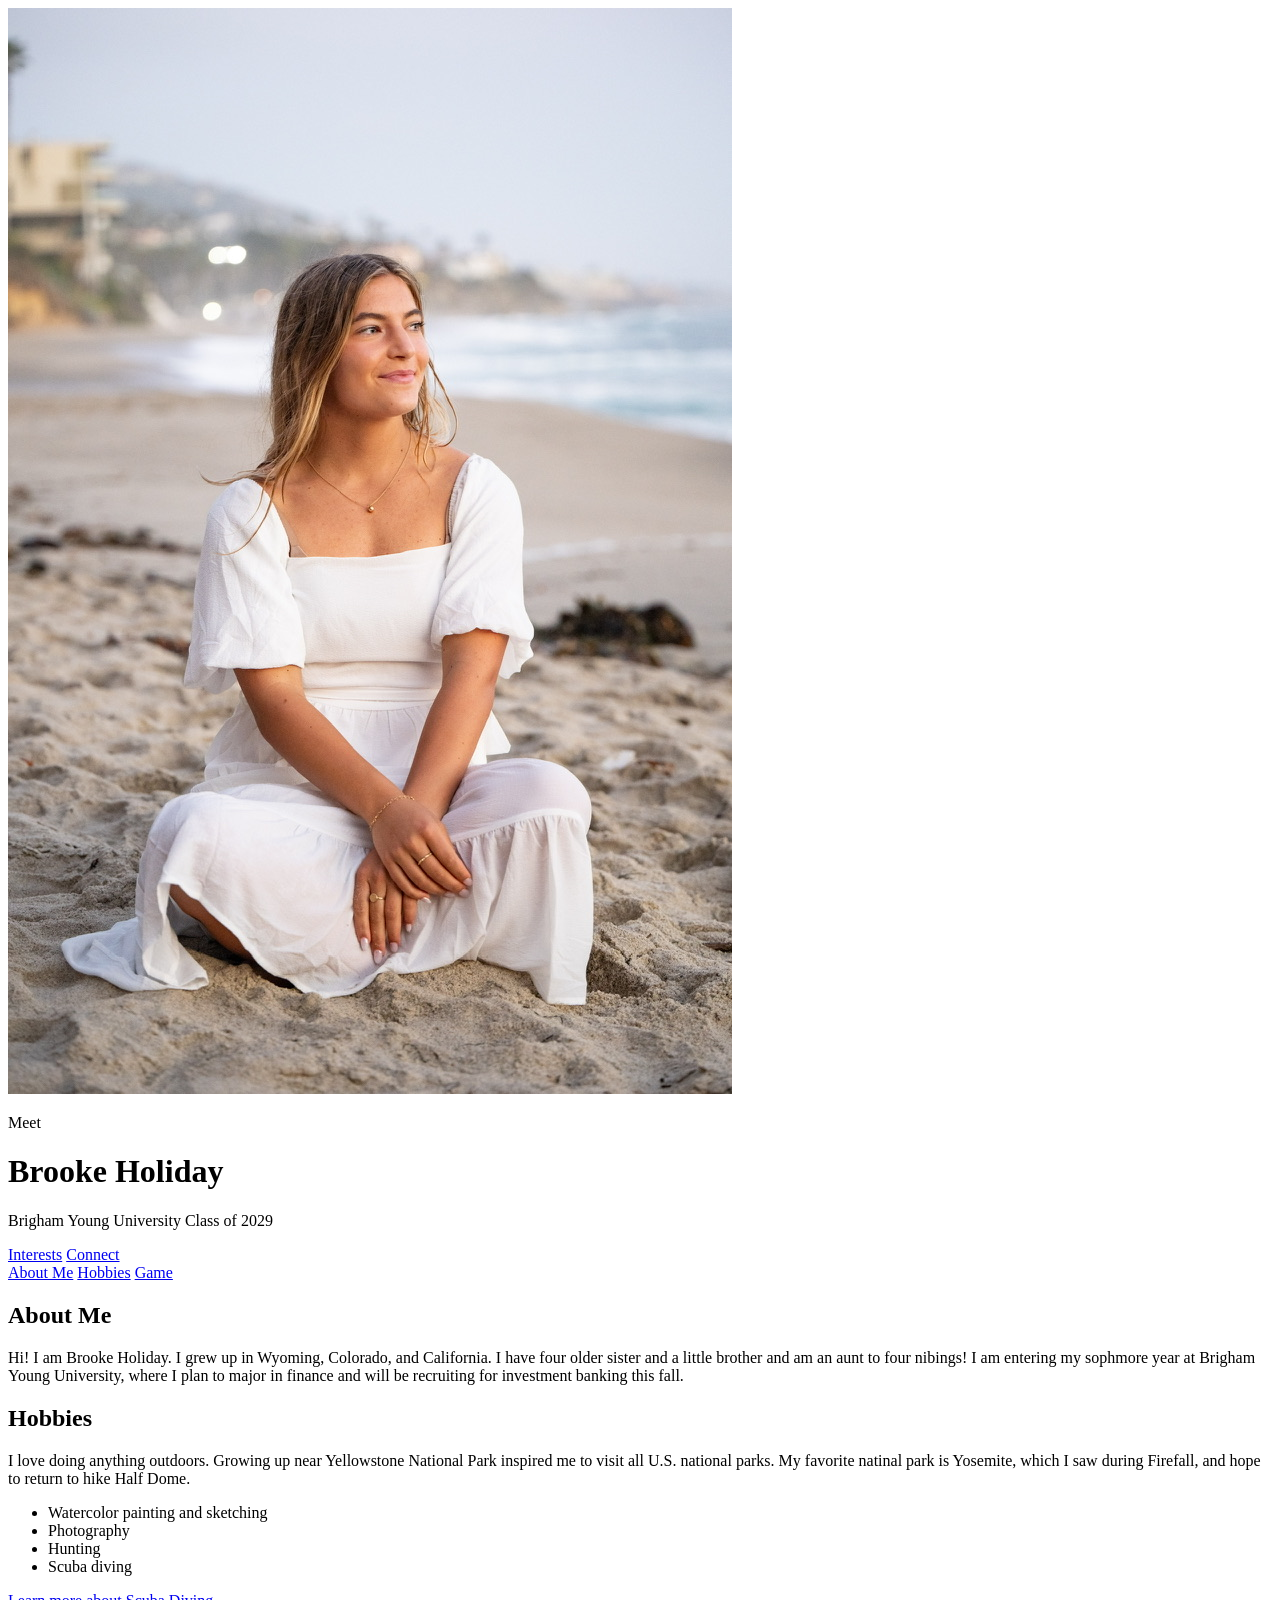
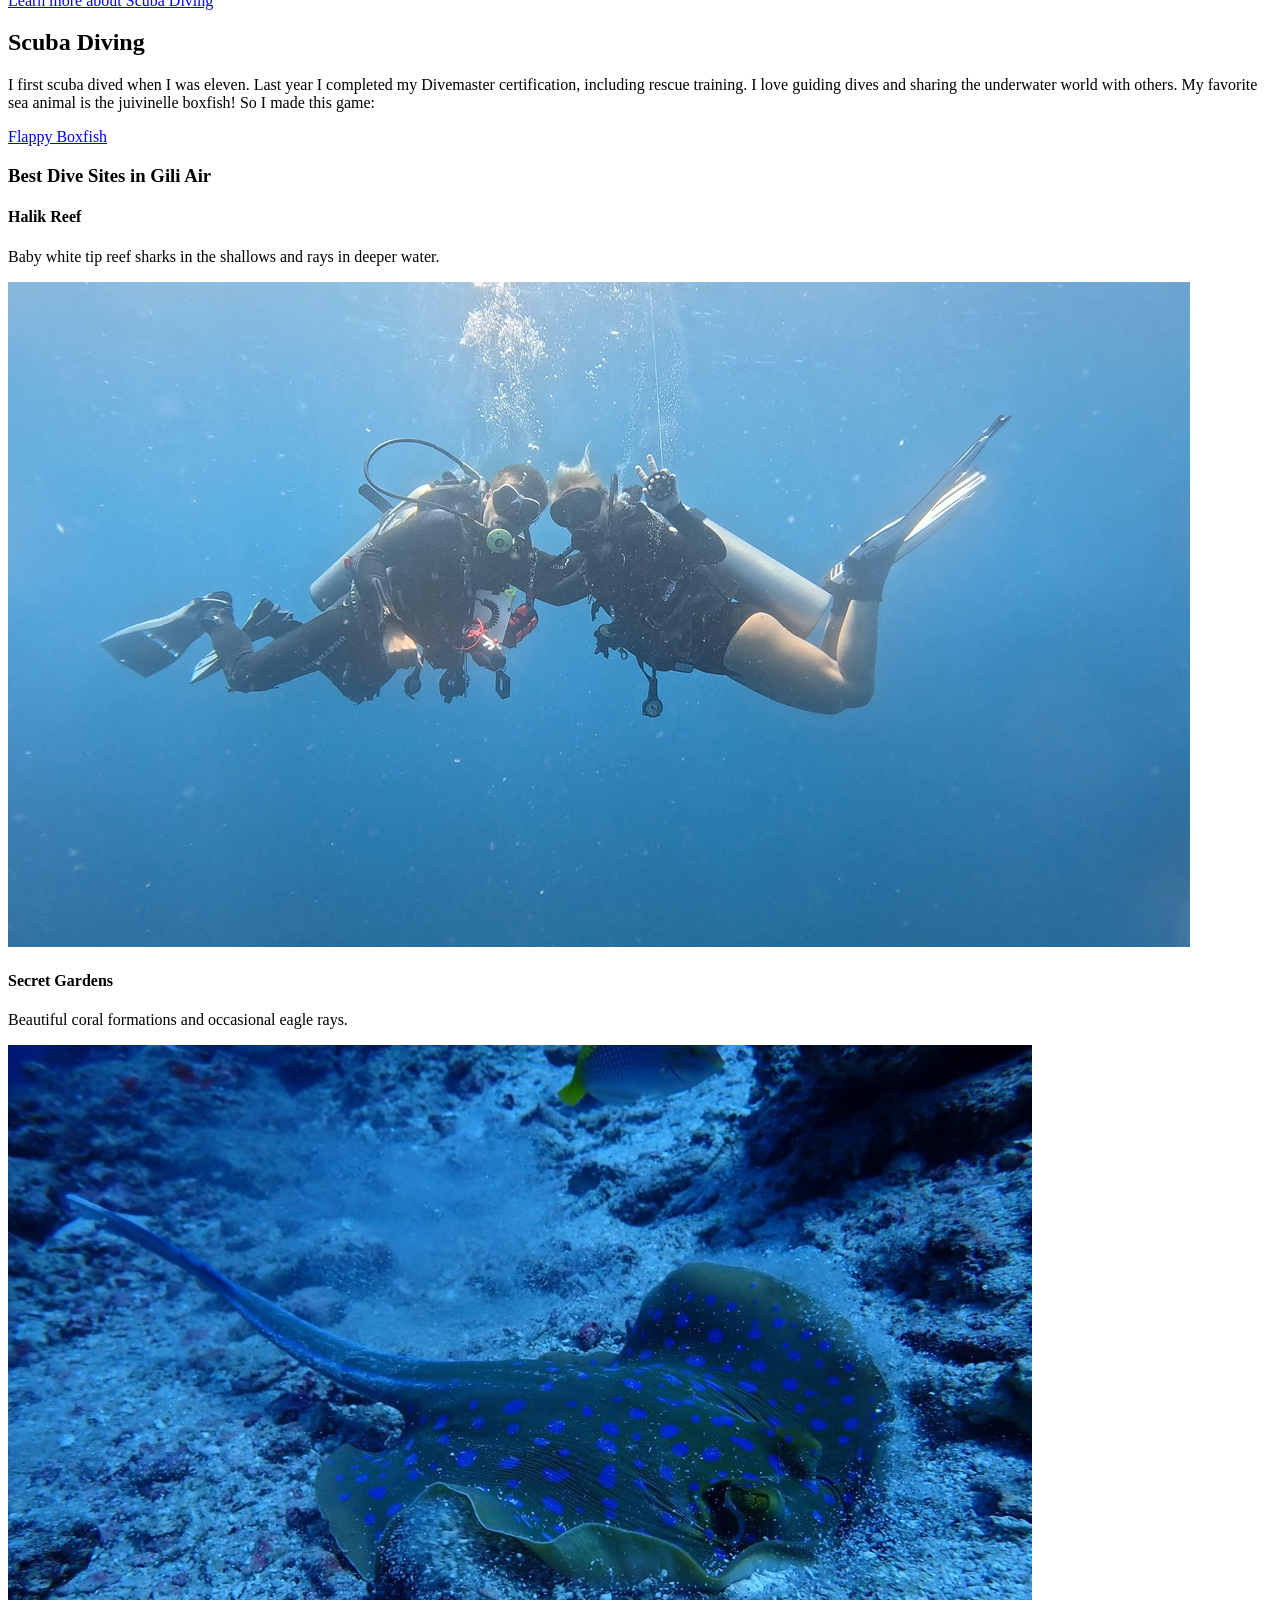
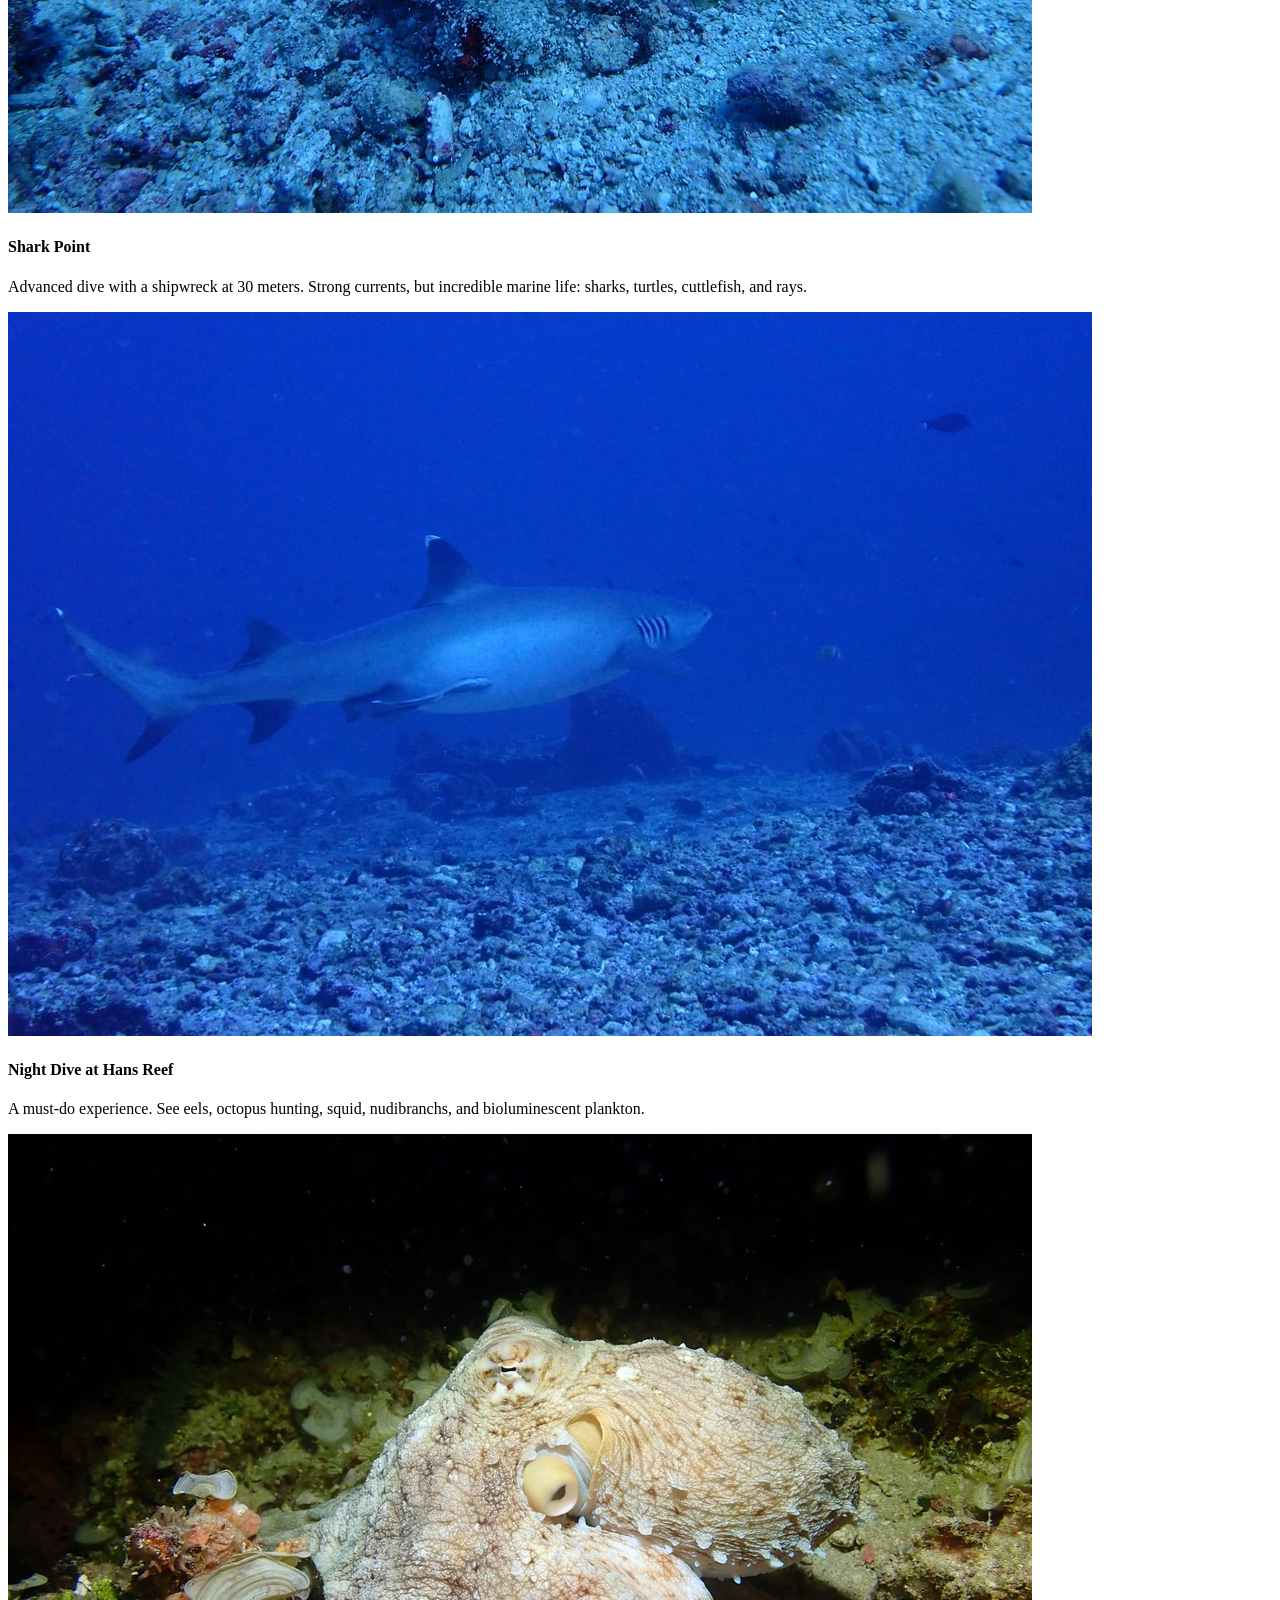
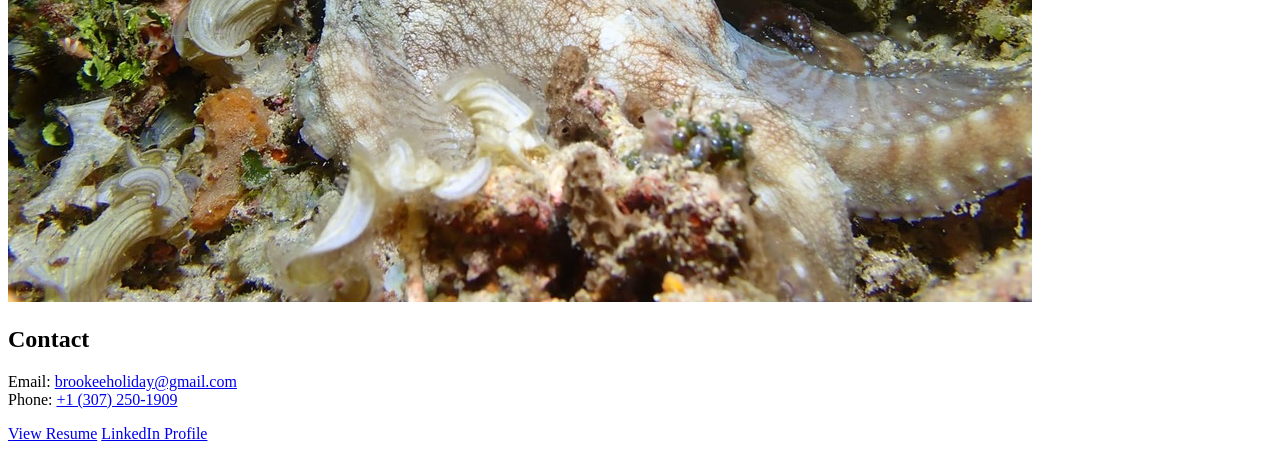
==== index.html @ 1b0182dc "Add files via upload" ====
<!DOCTYPE html>
<html lang="en">
<head>
    <meta charset="UTF-8">
    <meta name="viewport" content="width=device-width, initial-scale=1.0">
    <title>Brooke Holiday</title>
    <link rel="preconnect" href="https://fonts.googleapis.com">
    <link rel="preconnect" href="https://fonts.gstatic.com" crossorigin>
    <link href="https://fonts.googleapis.com/css2?family=DM+Sans:wght@300;400;500&family=Playfair+Display:wght@400;600;700&display=swap" rel="stylesheet">
    <link rel="stylesheet" href="styles/styles.css">
    
</head>

<body>

<header>
    <div class="hero">
        <div class="hero-image">
            <img src="Picture.jpeg" alt="Brooke Holiday">
        </div>
        <div class="hero-content">
            <p class="eyebrow">Meet</p>
            <h1>Brooke Holiday</h1>
            <p class="subheader">Brigham Young University Class of 2029
            <div class="hero-actions">
                <a class="button primary" href="#hobbies">Interests</a>
                <a class="button secondary connect" href="#contact">Connect</a>
            </div>
        </div>
    </div>
</header>

<nav>
    <a href="#about">About Me</a>
    <a href="#hobbies">Hobbies</a>
    <a href="#scuba"> Game</a>
</nav>

<main>
<section id="about">
    <h2>About Me</h2>
    <p>
        <p>
  Hi! I am Brooke Holiday. I grew up in Wyoming, Colorado, and California. I have four older sister and a little brother and am an aunt to four nibings! I am entering my
  sophmore year at Brigham Young University, where I plan to major in finance and will be recruiting for investment banking this fall.
</p>
    </p>
</section>

<section id="hobbies">
    <h2>Hobbies</h2>
    <p>
        I love doing anything outdoors. Growing up near Yellowstone National Park inspired me to visit all U.S. national parks.
        My favorite natinal park is Yosemite, which I saw during Firefall, and hope to return to hike Half Dome.
    </p>

    <ul>
        <li>Watercolor painting and sketching</li>
        <li>Photography</li>
        <li>Hunting</li>
        <li>Scuba diving</li>
    </ul>

    <div class="section-actions">
        <a class="button secondary" href="#scuba">Learn more about Scuba Diving</a>
    </div>
</section>

<section id="scuba" class="hidden-section">
    <h2>Scuba Diving</h2>
    <p>
        I first scuba dived when I was eleven. Last year I completed my Divemaster certification, including rescue training.
        I love guiding dives and sharing the underwater world with others. My favorite sea animal is the juivinelle boxfish! So I made this game:
    </p>
    <p>
        <a class="button secondary" href="Game.html">Flappy Boxfish</a>
    </p>

    <h3>Best Dive Sites in Gili Air</h3>

    <div class="divesite">
        <h4>Halik Reef</h4>
        <p>Baby white tip reef sharks in the shallows and rays in deeper water.</p>
        <img class="dive-image" src="Paint.jpeg" alt="Halik Reef">
    </div>

    <div class="divesite">
        <h4>Secret Gardens</h4>
        <p>Beautiful coral formations and occasional eagle rays.</p>
        <img class="dive-image" src="Ray.jpeg" alt="Secret Gardens">
    </div>

    <div class="divesite">
        <h4>Shark Point</h4>
        <p>
            Advanced dive with a shipwreck at 30 meters. Strong currents, but incredible marine life:
            sharks, turtles, cuttlefish, and rays.
        </p>
        <img class="dive-image" src="shark_point.jpeg" alt="Shark Point">
    </div>

    <div class="divesite">
        <h4>Night Dive at Hans Reef</h4>
        <p>
            A must-do experience. See eels, octopus hunting, squid, nudibranchs,
            and bioluminescent plankton.
        </p>
        <img class="dive-image" src="hans.jpeg" alt="Night Dive at Hans Reef">
    </div>

</section>

<section id="contact">
    <div class="contact-card">
        <h2>Contact</h2>
        <p class="contact-meta">
            Email: <a href="mailto:brookeeholiday@gmail.com">brookeeholiday@gmail.com</a><br>
            Phone: <a href="tel:+13072501909">+1 (307) 250-1909</a>
        </p>
        <div class="contact-links">
            <a class="button primary" href="resume.html" target="_blank" rel="noopener noreferrer">View Resume</a>
            <a class="button secondary" href="https://www.linkedin.com/in/brooke-holiday-267a07388/" target="_blank" rel="noopener noreferrer">LinkedIn Profile</a>
        </div>
    </div>
</section>

</main>

<script>
    function revealScubaSection() {
        var scubaSection = document.getElementById('scuba');
        if (!scubaSection) return;
        if (window.location.hash === '#scuba') {
            scubaSection.classList.remove('hidden-section');
            scubaSection.scrollIntoView({ behavior: 'smooth', block: 'start' });
        }
    }

    window.addEventListener('load', revealScubaSection);
    window.addEventListener('hashchange', revealScubaSection);
</script>
</body>
</html>
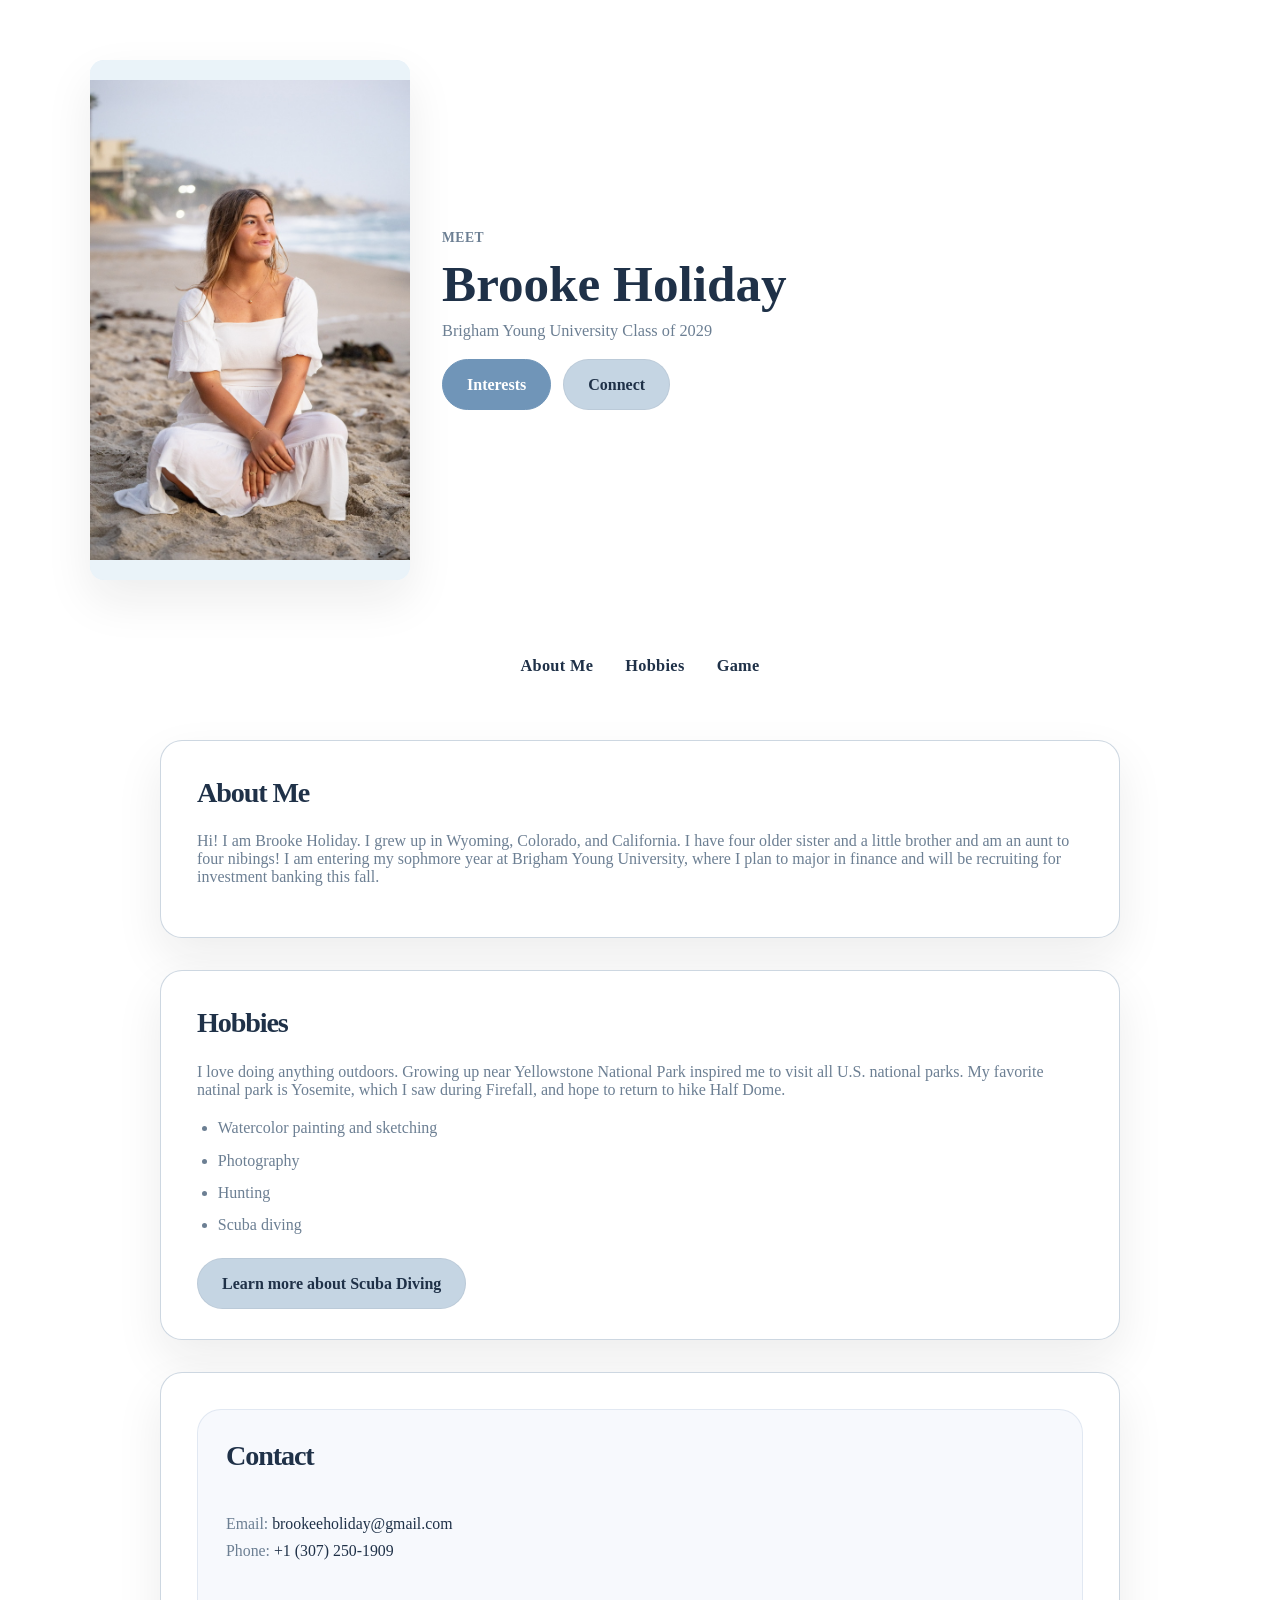
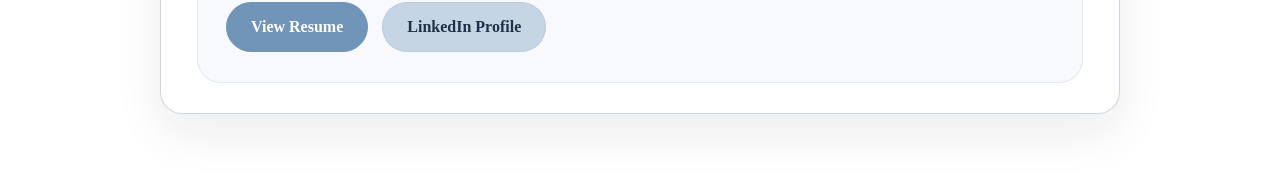
==== commit 27a1dd09: "Add files via upload" ====
--- a/index.html
+++ b/index.html
@@ -62,7 +62,7 @@
     </ul>
 
     <div class="section-actions">
-        <a class="button secondary" href="#scuba">Learn more about Scuba Diving</a>
+        <a class="button secondary" href="scuba.html">Learn more about Scuba Diving</a>
     </div>
 </section>
 
@@ -126,18 +126,5 @@
 
 </main>
 
-<script>
-    function revealScubaSection() {
-        var scubaSection = document.getElementById('scuba');
-        if (!scubaSection) return;
-        if (window.location.hash === '#scuba') {
-            scubaSection.classList.remove('hidden-section');
-            scubaSection.scrollIntoView({ behavior: 'smooth', block: 'start' });
-        }
-    }
-
-    window.addEventListener('load', revealScubaSection);
-    window.addEventListener('hashchange', revealScubaSection);
-</script>
 </body>
 </html>
--- a/styles/styles.css
+++ b/styles/styles.css
@@ -0,0 +1,298 @@
+
+        :root {
+            color-scheme: light;
+            --cream: #e8f1f8;
+            --ink: #1f3148;
+            --sand: #c5d5e3;
+            --rust: #7095b8;
+            --muted: #6c7f93;
+            --rule: #b8c7d4;
+            --bg: var(--cream);
+            --surface: #ffffff;
+            --surface-strong: #eaf3f9;
+            --text: var(--ink);
+            --border: rgba(184, 199, 212, 0.7);
+            --radius: 22px;
+            --shadow: 0 20px 48px rgba(20, 23, 26, 0.08);
+        }
+
+        header {
+            padding: 40px 18px;
+            background: none;
+            color: var(--text);
+        }
+
+        .hero {
+            display: flex;
+            gap: 32px;
+            align-items: center;
+            max-width: 1100px;
+            margin: 0 auto;
+            padding: 12px 6px;
+        }
+
+        .hero-image {
+            flex: 0 0 320px;
+            height: 520px;
+            border-radius: 14px;
+            overflow: hidden;
+            box-shadow: var(--shadow);
+            background: var(--surface-strong);
+        }
+
+        .hero-image img {
+            width: 100%;
+            height: 100%;
+            object-fit: contain;
+            object-position: center;
+            display: block;
+            background: var(--surface-strong);
+        }
+
+        .hero-content {
+            flex: 1 1 auto;
+            text-align: left;
+        }
+
+        .eyebrow {
+            color: var(--muted);
+            font-weight: 600;
+            letter-spacing: 0.04em;
+            margin: 0 0 8px 0;
+            text-transform: uppercase;
+            font-size: 0.85rem;
+        }
+
+        .hero-content h1 {
+            margin: 0 0 8px 0;
+            font-family: 'Playfair Display', serif;
+            font-size: clamp(2.4rem, 4vw, 3.4rem);
+            color: var(--text);
+        }
+
+        .subheader {
+            margin: 0 0 18px 0;
+            color: var(--muted);
+            font-size: 1.02rem;
+        }
+
+        .hero-actions {
+            margin-top: 12px;
+            display: flex;
+            gap: 12px;
+            flex-wrap: wrap;
+            justify-content: flex-start;
+        }
+
+        .section-actions {
+            margin-top: 24px;
+        }
+
+        nav {
+            display: flex;
+            justify-content: center;
+            gap: 32px;
+            flex-wrap: wrap;
+            padding: 24px 16px;
+            max-width: 960px;
+            margin: 0 auto;
+        }
+
+        a:hover {
+            text-decoration: underline;
+            color: var(--rust);
+        }
+
+        a {
+            text-decoration: none;
+            color: var(--ink);
+        }
+
+        nav a {
+            color: var(--ink);
+            text-decoration: none;
+            font-weight: 600;
+            font-size: 1.02rem;
+            letter-spacing: 0.02em;
+            transition: color 0.2s ease;
+        }
+
+        nav a:hover {
+            color: var(--rust);
+        }
+
+        .button {
+            display: inline-flex;
+            align-items: center;
+            justify-content: center;
+            padding: 0.95rem 1.5rem;
+            border-radius: 999px;
+            border: 1px solid transparent;
+            font-weight: 600;
+            text-decoration: none;
+            transition: transform 0.2s ease, background 0.2s ease, border-color 0.2s ease;
+        }
+
+        .button.primary {
+            color: #fff;
+            background: var(--rust);
+            border-color: var(--rust);
+        }
+
+        .button.primary:hover {
+            background: #9ccee9;
+        }
+
+        .button.secondary {
+            color: var(--ink);
+            background: var(--sand);
+            border-color: var(--border);
+        }
+
+        .button.secondary:hover {
+            background: var(--surface-strong);
+        }
+
+        .hidden-section {
+            display: none;
+        }
+
+        main {
+            max-width: 960px;
+            margin: 0 auto 64px;
+            padding: 0 20px;
+            position: relative;
+            z-index: 1;
+        }
+
+        section {
+            background: var(--surface);
+            border: 1px solid var(--border);
+            border-radius: var(--radius);
+            box-shadow: var(--shadow);
+            padding: 36px 36px 30px;
+            margin: 32px 0;
+        }
+
+        section:first-of-type {
+            margin-top: 40px;
+        }
+
+        h2 {
+            margin-top: 0;
+            color: var(--text);
+            font-family: 'Playfair Display', serif;
+            font-size: clamp(1.75rem, 2.2vw, 2.3rem);
+            letter-spacing: -0.04em;
+        }
+
+        h3, h4 {
+            color: var(--ink);
+            margin-bottom: 12px;
+            font-family: 'Playfair Display', serif;
+            font-weight: 600;
+        }
+
+        p {
+            margin: 0 0 1.3rem;
+            color: var(--muted);
+            font-size: 1rem;
+        }
+
+        ul {
+            margin: 0;
+            padding-left: 1.3rem;
+            color: var(--muted);
+        }
+
+        li {
+            margin-bottom: 0.9rem;
+        }
+
+        .divesite {
+            margin-bottom: 28px;
+            padding: 18px 20px;
+            border-radius: 18px;
+            background: var(--surface-strong);
+            border: 1px solid rgba(29, 77, 143, 0.08);
+        }
+
+        .dive-image {
+            width: 100%;
+            margin-top: 18px;
+            border-radius: 20px;
+            display: block;
+            object-fit: cover;
+            max-height: 320px;
+        }
+
+        .hobbies-grid {
+            display: grid;
+            grid-template-columns: 1.2fr 1fr;
+            gap: 34px;
+            align-items: start;
+            margin-top: 24px;
+        }
+
+        .hobbies-text ul {
+            margin: 0;
+            padding-left: 1.3rem;
+            color: var(--muted);
+        }
+
+        .hobbies-image-wrap {
+            display: flex;
+            justify-content: center;
+            align-items: center;
+        }
+
+        .hobbies-image {
+            width: 100%;
+            max-width: 420px;
+            height: auto;
+            border-radius: 22px;
+            box-shadow: var(--shadow);
+            display: block;
+            object-fit: cover;
+        }
+
+        .contact-card {
+            padding: 30px 28px;
+            border-radius: 24px;
+            background: #f7f9fd;
+            border: 1px solid rgba(29, 77, 143, 0.1);
+            display: grid;
+            gap: 16px;
+        }
+
+        .contact-card h2 {
+            margin-top: 0;
+        }
+
+        .contact-links {
+            display: flex;
+            flex-wrap: wrap;
+            gap: 14px;
+            align-items: center;
+        }
+
+        .contact-meta {
+            color: var(--muted);
+            font-size: 0.99rem;
+            line-height: 1.7;
+        }
+
+        @media (max-width: 640px) {
+            header {
+                padding: 48px 16px 36px;
+            }
+
+            nav {
+                gap: 12px;
+                padding: 18px 12px;
+            }
+
+            section {
+                padding: 28px 20px 24px;
+            }
+        }
